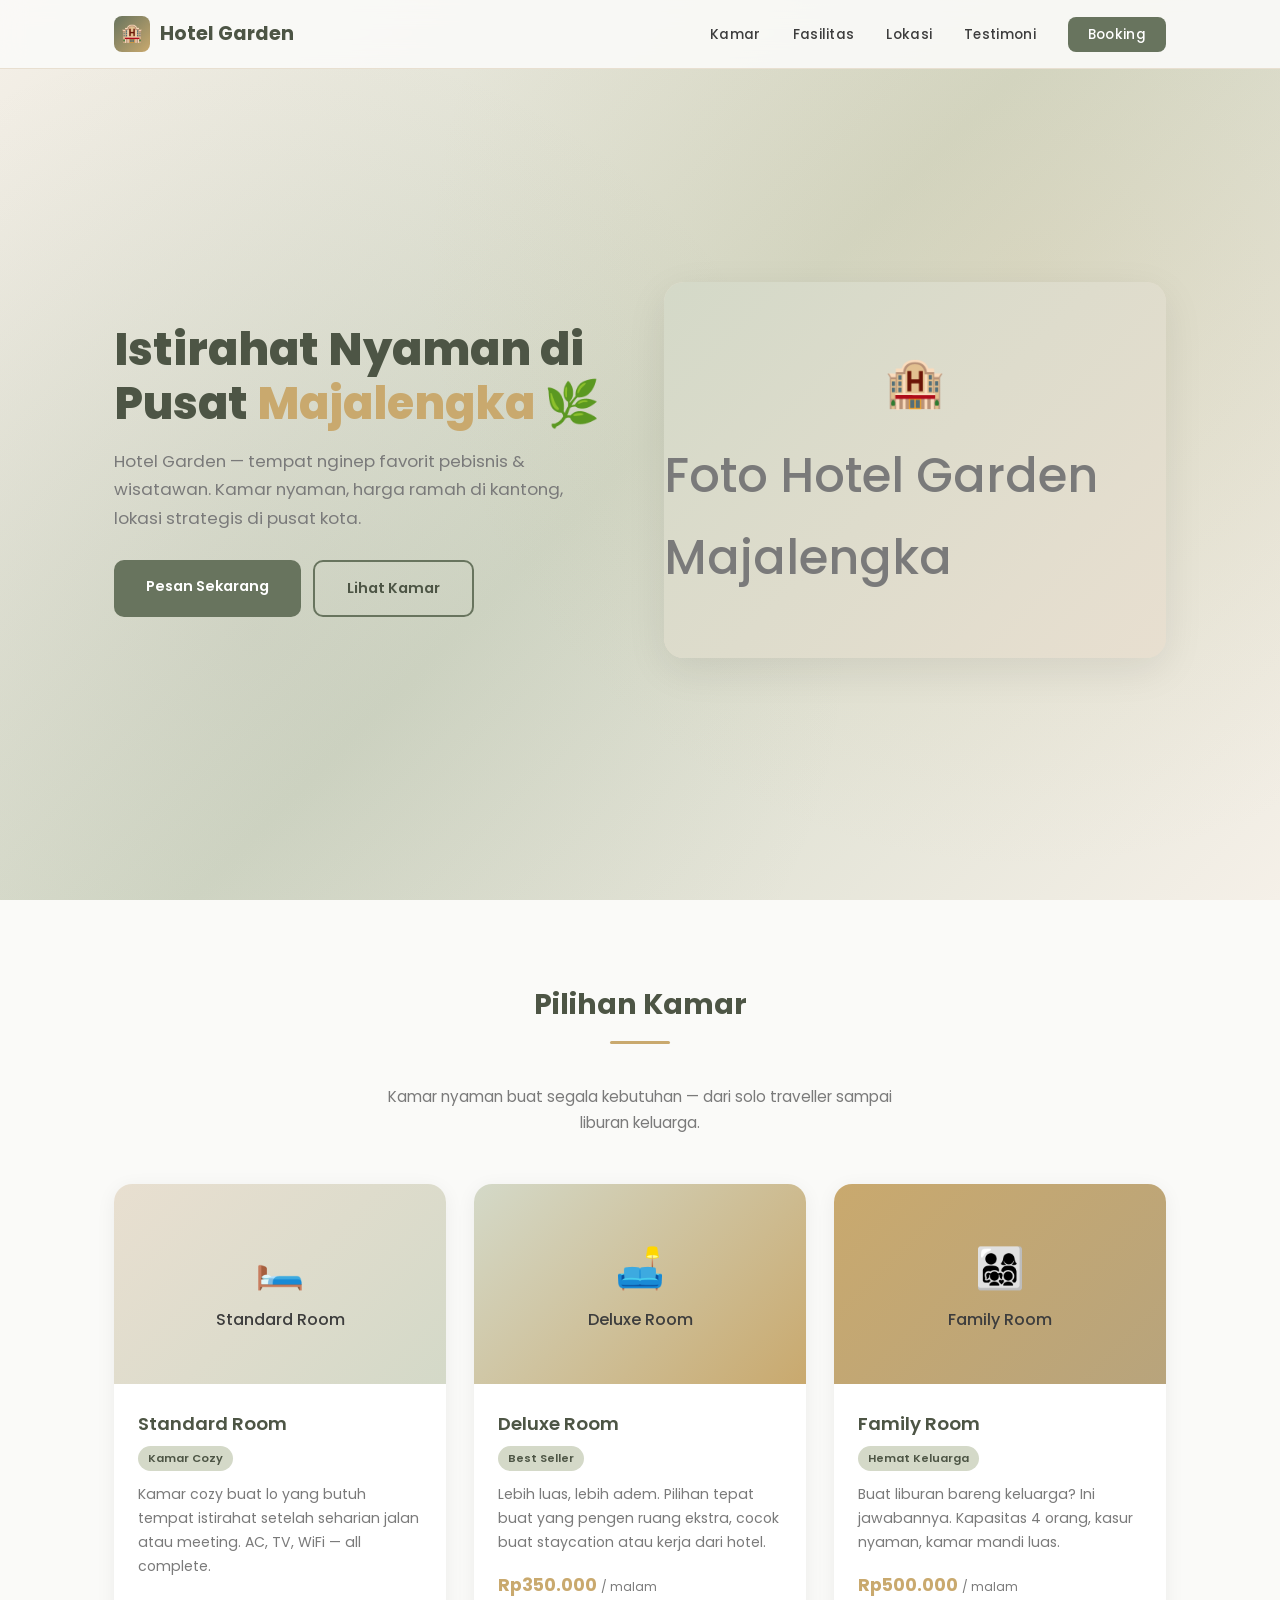
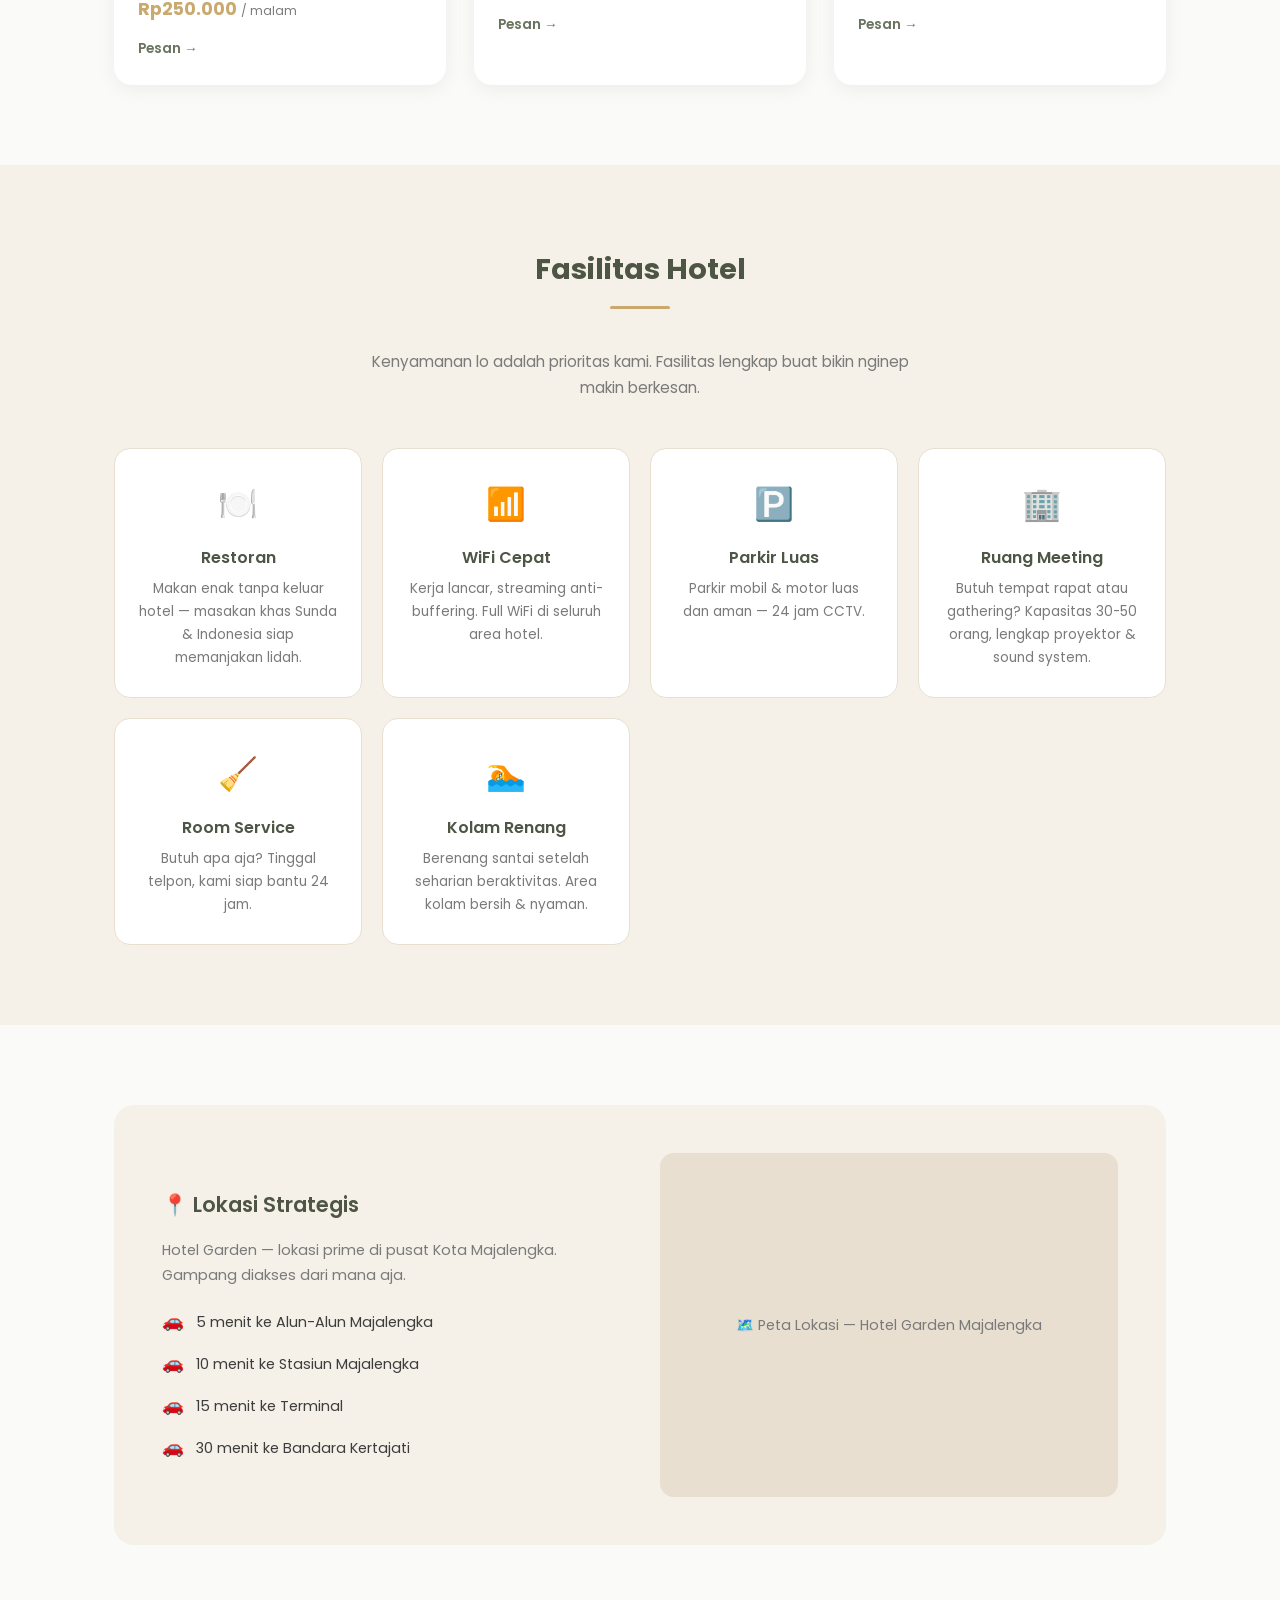
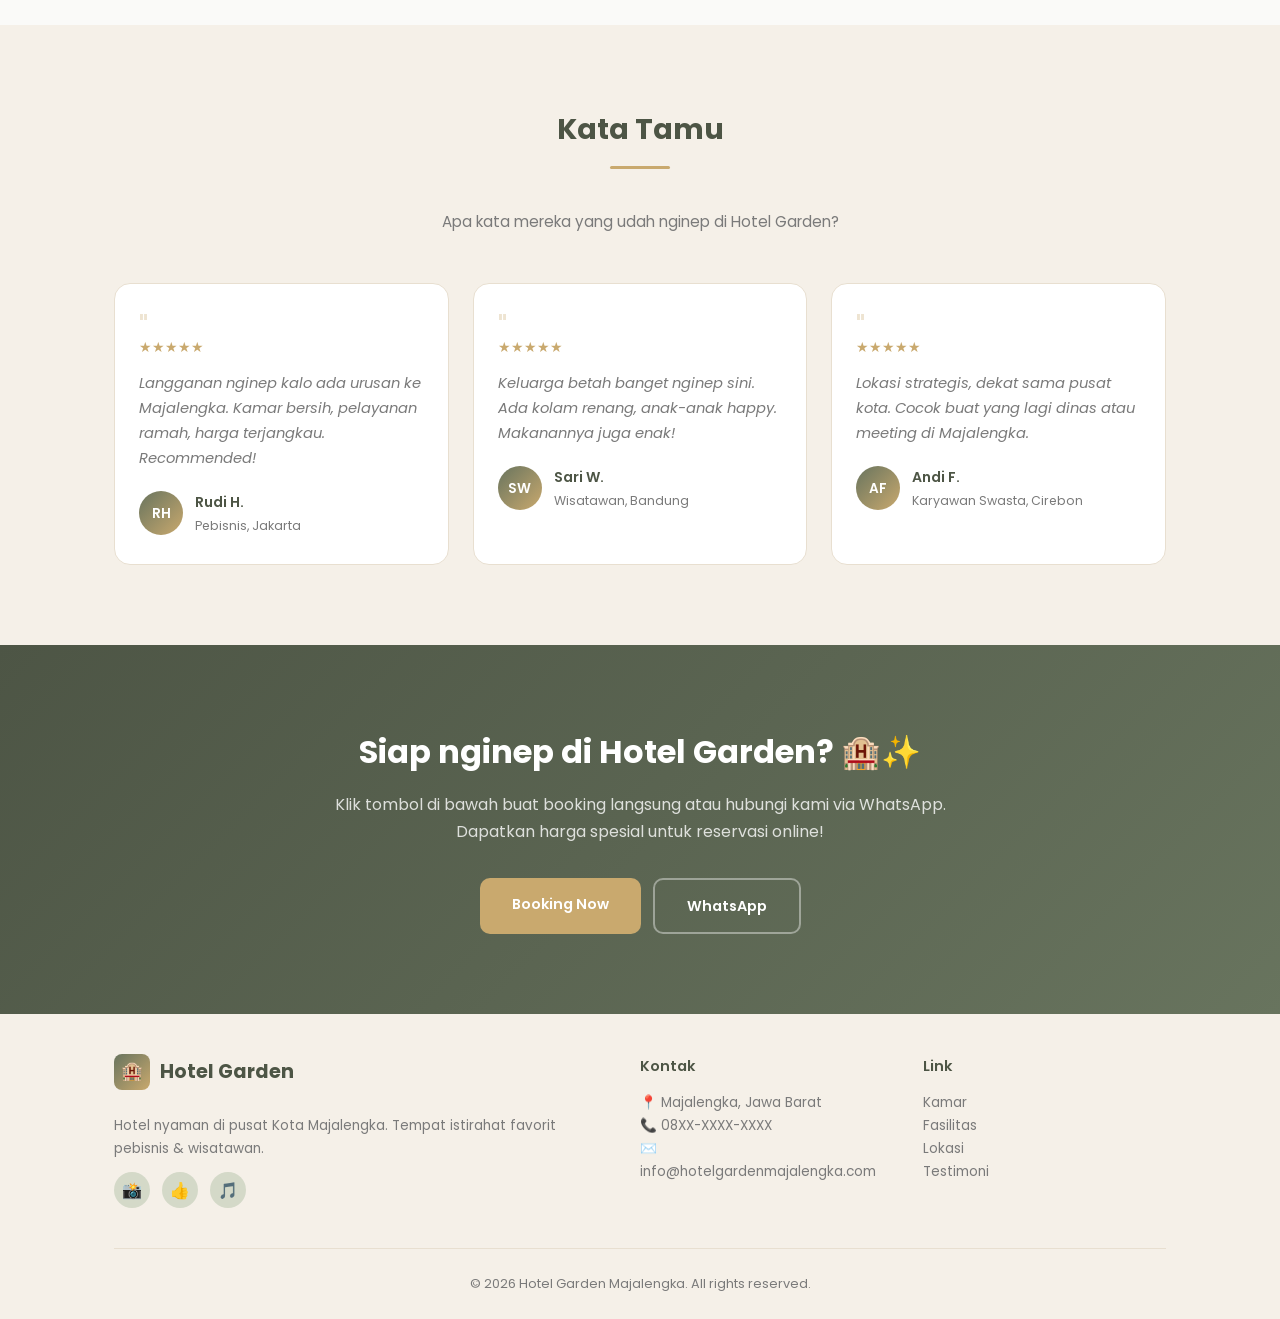
==== hotel-garden-majalengka.html @ 4244d649 "Add Hotel Garden Majalengka landing page" ====
<!DOCTYPE html>
<html lang="id">
<head>
  <meta charset="UTF-8" />
  <meta name="viewport" content="width=device-width, initial-scale=1.0" />
  <title>Hotel Garden Majalengka — Istirahat Nyaman di Pusat Kota</title>
  <link href="https://fonts.googleapis.com/css2?family=Poppins:wght@300;400;500;600;700;800&display=swap" rel="stylesheet" />
  <style>
    /* ========== RESET ========== */
    * { margin: 0; padding: 0; box-sizing: border-box; }
    html { scroll-behavior: smooth; }
    body {
      font-family: 'Poppins', sans-serif;
      background: #fafaf8;
      color: #3d3d3d;
      line-height: 1.7;
    }
    a { text-decoration: none; color: inherit; }
    ul { list-style: none; }
    img { max-width: 100%; display: block; }
    .container { max-width: 1100px; margin: 0 auto; padding: 0 24px; }

    /* ========== COLOR TOKENS ========== */
    :root {
      --green: #68745e;
      --green-dark: #4d5545;
      --green-light: #d4d9c8;
      --cream: #f5f0e8;
      --cream-dark: #e8dfd0;
      --gold: #c9a96e;
      --gold-light: #e8d5b0;
      --brown: #8b7355;
      --text: #3d3d3d;
      --text-light: #7a7a7a;
      --white: #ffffff;
      --bg: #fafaf8;
      --card: #ffffff;
      --shadow: 0 4px 20px rgba(0,0,0,0.06);
      --shadow-hover: 0 8px 32px rgba(0,0,0,0.1);
    }

    /* ========== NAV ========== */
    nav {
      position: fixed; top: 0; left: 0; right: 0; z-index: 1000;
      background: rgba(250,250,248,0.92);
      backdrop-filter: blur(12px);
      -webkit-backdrop-filter: blur(12px);
      border-bottom: 1px solid var(--cream-dark);
      transition: all 0.3s;
    }
    nav .container {
      display: flex; align-items: center; justify-content: space-between;
      height: 68px;
    }
    .logo {
      display: flex; align-items: center; gap: 10px;
      font-weight: 700; font-size: 1.2rem; color: var(--green-dark);
    }
    .logo-icon {
      width: 36px; height: 36px;
      background: linear-gradient(135deg, var(--green), var(--gold));
      border-radius: 8px;
      display: flex; align-items: center; justify-content: center;
      color: #fff; font-size: 1.1rem;
    }
    .nav-links { display: flex; gap: 32px; align-items: center; }
    .nav-links a {
      font-size: 0.85rem; font-weight: 500; color: var(--text);
      transition: color 0.2s; letter-spacing: 0.3px;
    }
    .nav-links a:hover { color: var(--gold); }
    .nav-cta {
      background: var(--green); color: #fff !important;
      padding: 8px 20px; border-radius: 8px; font-weight: 600;
      transition: background 0.2s !important;
    }
    .nav-cta:hover { background: var(--green-dark) !important; color: #fff !important; }
    .menu-btn { display: none; background: none; border: none; font-size: 1.8rem; cursor: pointer; color: var(--text); }

    /* ========== HERO ========== */
    .hero {
      min-height: 100vh;
      display: flex; align-items: center;
      background: linear-gradient(135deg, var(--cream) 0%, var(--green-light) 50%, var(--cream) 100%);
      position: relative; overflow: hidden;
      padding: 100px 0 60px;
    }
    .hero::before {
      content: '';
      position: absolute; inset: 0;
      background: radial-gradient(circle at 80% 30%, rgba(201,169,110,0.15) 0%, transparent 50%),
                  radial-gradient(circle at 20% 70%, rgba(104,116,94,0.1) 0%, transparent 50%);
      pointer-events: none;
    }
    .hero .container {
      display: grid;
      grid-template-columns: 1fr 1fr;
      gap: 48px;
      align-items: center;
      position: relative;
    }
    .hero-content h1 {
      font-size: 2.8rem;
      font-weight: 800;
      color: var(--green-dark);
      line-height: 1.2;
      margin-bottom: 16px;
    }
    .hero-content h1 span { color: var(--gold); }
    .hero-content p {
      font-size: 1.05rem;
      color: var(--text-light);
      margin-bottom: 28px;
      max-width: 500px;
    }
    .hero-btns {
      display: flex; gap: 12px; flex-wrap: wrap;
    }
    .btn-primary {
      display: inline-block; background: var(--green);
      color: #fff; padding: 14px 32px; border-radius: 10px;
      font-weight: 600; font-size: 0.9rem;
      transition: all 0.3s; border: none; cursor: pointer;
    }
    .btn-primary:hover { background: var(--green-dark); transform: translateY(-2px); box-shadow: 0 6px 20px rgba(104,116,94,0.3); }
    .btn-secondary {
      display: inline-block; background: transparent;
      color: var(--green-dark); padding: 14px 32px; border-radius: 10px;
      font-weight: 600; font-size: 0.9rem;
      border: 2px solid var(--green); cursor: pointer;
      transition: all 0.3s;
    }
    .btn-secondary:hover { background: var(--green); color: #fff; transform: translateY(-2px); }
    .hero-image {
      background: var(--cream-dark);
      border-radius: 20px;
      aspect-ratio: 4/3;
      display: flex; align-items: center; justify-content: center;
      color: var(--text-light); font-size: 1rem;
      overflow: hidden; position: relative;
      box-shadow: 0 12px 40px rgba(0,0,0,0.08);
    }
    .hero-image .placeholder {
      background: linear-gradient(135deg, var(--green-light), var(--cream-dark));
      width: 100%; height: 100%;
      display: flex; flex-direction: column;
      align-items: center; justify-content: center;
      gap: 12px; font-weight: 500;
    }
    .hero-image .placeholder span { font-size: 3rem; }

    /* ========== SECTIONS ========== */
    section { padding: 80px 0; }
    .section-title {
      text-align: center;
      font-size: 1.8rem;
      font-weight: 700;
      color: var(--green-dark);
      margin-bottom: 12px;
    }
    .section-sub {
      text-align: center;
      color: var(--text-light);
      font-size: 0.95rem;
      margin-bottom: 48px;
      max-width: 550px;
      margin-left: auto; margin-right: auto;
    }
    .section-divider {
      width: 60px; height: 3px;
      background: var(--gold);
      margin: 0 auto 40px;
      border-radius: 4px;
    }

    /* ========== ROOMS ========== */
    .rooms-grid {
      display: grid;
      grid-template-columns: repeat(auto-fit, minmax(300px, 1fr));
      gap: 28px;
    }
    .room-card {
      background: var(--card);
      border-radius: 18px;
      overflow: hidden;
      box-shadow: var(--shadow);
      transition: all 0.3s;
    }
    .room-card:hover {
      transform: translateY(-6px);
      box-shadow: var(--shadow-hover);
    }
    .room-img {
      height: 200px;
      display: flex; align-items: center; justify-content: center;
      font-size: 1rem; font-weight: 500;
    }
    .room-img.std { background: linear-gradient(135deg, #e8dfd0, #d4d9c8); }
    .room-img.dlx { background: linear-gradient(135deg, #d4d9c8, #c9a96e); }
    .room-img.fam { background: linear-gradient(135deg, #c9a96e, #b8a47c); }
    .room-img .placeholder-icon { font-size: 2.5rem; margin-bottom: 4px; }
    .room-body { padding: 24px; }
    .room-body h3 { font-size: 1.15rem; font-weight: 600; color: var(--green-dark); margin-bottom: 4px; }
    .room-body .badge {
      display: inline-block;
      background: var(--green-light);
      color: var(--green-dark);
      font-size: 0.7rem; font-weight: 600;
      padding: 3px 10px; border-radius: 20px;
      margin-bottom: 12px;
    }
    .room-body p { font-size: 0.88rem; color: var(--text-light); margin-bottom: 16px; }
    .room-body .price {
      font-size: 1.1rem; font-weight: 700; color: var(--gold);
    }
    .room-body .price small { font-size: 0.75rem; font-weight: 400; color: var(--text-light); }
    .room-body .room-btn {
      display: inline-block; margin-top: 12px;
      color: var(--green); font-weight: 600; font-size: 0.85rem;
      transition: color 0.2s;
    }
    .room-body .room-btn:hover { color: var(--gold); }

    /* ========== FACILITIES ========== */
    .facilities-grid {
      display: grid;
      grid-template-columns: repeat(auto-fit, minmax(240px, 1fr));
      gap: 20px;
    }
    .facility-card {
      background: var(--card);
      border: 1px solid var(--cream-dark);
      border-radius: 16px;
      padding: 28px 24px;
      text-align: center;
      transition: all 0.3s;
    }
    .facility-card:hover {
      border-color: var(--gold);
      box-shadow: var(--shadow);
    }
    .facility-card .icon { font-size: 2rem; margin-bottom: 12px; }
    .facility-card h4 { font-size: 1rem; font-weight: 600; color: var(--green-dark); margin-bottom: 6px; }
    .facility-card p { font-size: 0.85rem; color: var(--text-light); }

    /* ========== LOCATION ========== */
    .location-wrap {
      background: var(--cream);
      border-radius: 20px;
      padding: 48px;
      display: grid;
      grid-template-columns: 1fr 1fr;
      gap: 40px;
      align-items: center;
    }
    .location-info h3 { font-size: 1.3rem; font-weight: 600; color: var(--green-dark); margin-bottom: 16px; }
    .location-info p { color: var(--text-light); font-size: 0.9rem; margin-bottom: 20px; }
    .location-list { display: flex; flex-direction: column; gap: 12px; }
    .location-item {
      display: flex; align-items: center; gap: 12px;
      font-size: 0.9rem; color: var(--text);
    }
    .location-item .emoji { font-size: 1.1rem; }
    .location-map {
      background: var(--cream-dark);
      border-radius: 14px;
      aspect-ratio: 4/3;
      display: flex; align-items: center; justify-content: center;
      color: var(--text-light);
      font-size: 0.9rem;
    }

    /* ========== TESTIMONIALS ========== */
    .testimonials-grid {
      display: grid;
      grid-template-columns: repeat(auto-fit, minmax(300px, 1fr));
      gap: 24px;
    }
    .testi-card {
      background: var(--card);
      border: 1px solid var(--cream-dark);
      border-radius: 16px;
      padding: 28px 24px;
      position: relative;
    }
    .testi-card .quote-icon {
      font-size: 2rem; color: var(--gold); opacity: 0.3;
      line-height: 1; margin-bottom: -8px;
    }
    .testi-card p {
      font-size: 0.92rem; color: var(--text-light); font-style: italic;
      margin: 12px 0 20px; line-height: 1.7;
    }
    .testi-card .author {
      display: flex; align-items: center; gap: 12px;
    }
    .testi-card .avatar {
      width: 44px; height: 44px; border-radius: 50%;
      background: linear-gradient(135deg, var(--green), var(--gold));
      display: flex; align-items: center; justify-content: center;
      color: #fff; font-weight: 600; font-size: 0.85rem;
      flex-shrink: 0;
    }
    .testi-card .name { font-weight: 600; font-size: 0.88rem; color: var(--green-dark); }
    .testi-card .role { font-size: 0.78rem; color: var(--text-light); }
    .stars { color: var(--gold); font-size: 0.85rem; margin-bottom: 8px; }

    /* ========== CTA ========== */
    .cta-section {
      background: linear-gradient(135deg, var(--green-dark), var(--green));
      padding: 80px 0;
      text-align: center;
    }
    .cta-section h2 {
      font-size: 2rem; font-weight: 700; color: #fff; margin-bottom: 12px;
    }
    .cta-section p {
      color: rgba(255,255,255,0.8); font-size: 1rem; margin-bottom: 32px;
    }
    .cta-btns { display: flex; gap: 12px; justify-content: center; flex-wrap: wrap; }
    .cta-section .btn-primary {
      background: var(--gold); color: #fff;
    }
    .cta-section .btn-primary:hover { background: #b89450; }
    .cta-section .btn-secondary {
      border-color: rgba(255,255,255,0.4); color: #fff;
    }
    .cta-section .btn-secondary:hover { background: rgba(255,255,255,0.1); }

    /* ========== FOOTER ========== */
    footer {
      background: var(--cream);
      padding: 40px 0 24px;
      color: var(--text-light);
      font-size: 0.85rem;
    }
    footer .container {
      display: grid;
      grid-template-columns: 2fr 1fr 1fr;
      gap: 40px;
    }
    footer h4 { font-weight: 600; color: var(--green-dark); margin-bottom: 12px; font-size: 0.9rem; }
    footer p, footer a { font-size: 0.85rem; color: var(--text-light); }
    footer a:hover { color: var(--gold); }
    footer .footer-bottom {
      grid-column: 1 / -1;
      text-align: center;
      padding-top: 24px;
      border-top: 1px solid var(--cream-dark);
      font-size: 0.8rem;
    }
    .footer-social { display: flex; gap: 12px; margin-top: 12px; }
    .footer-social a {
      width: 36px; height: 36px;
      border-radius: 50%;
      background: var(--green-light);
      display: flex; align-items: center; justify-content: center;
      font-size: 1rem;
      transition: background 0.2s;
    }
    .footer-social a:hover { background: var(--gold); color: #fff; }

    /* ========== RESPONSIVE ========== */
    @media (max-width: 900px) {
      .hero .container { grid-template-columns: 1fr; text-align: center; }
      .hero-content p { margin: 0 auto 28px; }
      .hero-btns { justify-content: center; }
      .hero-image { display: none; }
      .hero { min-height: auto; padding: 100px 0 60px; }
      .location-wrap { grid-template-columns: 1fr; }
      footer .container { grid-template-columns: 1fr 1fr; }
    }
    @media (max-width: 768px) {
      .nav-links {
        display: none;
        position: absolute; top: 68px; left: 0; right: 0;
        background: rgba(250,250,248,0.98);
        flex-direction: column; padding: 20px 24px; gap: 16px;
        border-bottom: 1px solid var(--cream-dark);
      }
      .nav-links.open { display: flex; }
      .menu-btn { display: block; }
      .nav-cta { width: fit-content; }
      .section-title { font-size: 1.5rem; }
      .hero-content h1 { font-size: 2rem; }
      .rooms-grid { grid-template-columns: 1fr; }
      .testimonials-grid { grid-template-columns: 1fr; }
      footer .container { grid-template-columns: 1fr; text-align: center; }
      .footer-social { justify-content: center; }
      .cta-section h2 { font-size: 1.5rem; }
    }
  </style>
</head>
<body>

  <!-- ====== NAVBAR ====== -->
  <nav>
    <div class="container">
      <a href="#" class="logo">
        <span class="logo-icon">🏨</span>
        Hotel Garden
      </a>
      <ul class="nav-links" id="navLinks">
        <li><a href="#kamar">Kamar</a></li>
        <li><a href="#fasilitas">Fasilitas</a></li>
        <li><a href="#lokasi">Lokasi</a></li>
        <li><a href="#testimoni">Testimoni</a></li>
        <li><a href="#booking" class="nav-cta">Booking</a></li>
      </ul>
      <button class="menu-btn" onclick="toggleMenu()">☰</button>
    </div>
  </nav>

  <!-- ====== HERO ====== -->
  <section class="hero" id="home">
    <div class="container">
      <div class="hero-content">
        <h1>Istirahat Nyaman di <br/>Pusat <span>Majalengka</span> 🌿</h1>
        <p>
          Hotel Garden — tempat nginep favorit pebisnis & wisatawan.
          Kamar nyaman, harga ramah di kantong, lokasi strategis di pusat kota.
        </p>
        <div class="hero-btns">
          <a href="#booking" class="btn-primary">Pesan Sekarang</a>
          <a href="#kamar" class="btn-secondary">Lihat Kamar</a>
        </div>
      </div>
      <div class="hero-image">
        <div class="placeholder">
          <span>🏨</span>
          <span>Foto Hotel Garden Majalengka</span>
        </div>
      </div>
    </div>
  </section>

  <!-- ====== KAMAR ====== -->
  <section id="kamar">
    <div class="container">
      <h2 class="section-title">Pilihan Kamar</h2>
      <div class="section-divider"></div>
      <p class="section-sub">Kamar nyaman buat segala kebutuhan — dari solo traveller sampai liburan keluarga.</p>
      <div class="rooms-grid">

        <div class="room-card">
          <div class="room-img std">
            <div style="text-align:center;">
              <div class="placeholder-icon">🛏️</div>
              Standard Room
            </div>
          </div>
          <div class="room-body">
            <h3>Standard Room</h3>
            <span class="badge">Kamar Cozy</span>
            <p>Kamar cozy buat lo yang butuh tempat istirahat setelah seharian jalan atau meeting. AC, TV, WiFi — all complete.</p>
            <div class="price">Rp250.000 <small>/ malam</small></div>
            <a href="#booking" class="room-btn">Pesan →</a>
          </div>
        </div>

        <div class="room-card">
          <div class="room-img dlx">
            <div style="text-align:center;">
              <div class="placeholder-icon">🛋️</div>
              Deluxe Room
            </div>
          </div>
          <div class="room-body">
            <h3>Deluxe Room</h3>
            <span class="badge">Best Seller</span>
            <p>Lebih luas, lebih adem. Pilihan tepat buat yang pengen ruang ekstra, cocok buat staycation atau kerja dari hotel.</p>
            <div class="price">Rp350.000 <small>/ malam</small></div>
            <a href="#booking" class="room-btn">Pesan →</a>
          </div>
        </div>

        <div class="room-card">
          <div class="room-img fam">
            <div style="text-align:center;">
              <div class="placeholder-icon">👨‍👩‍👧‍👦</div>
              Family Room
            </div>
          </div>
          <div class="room-body">
            <h3>Family Room</h3>
            <span class="badge">Hemat Keluarga</span>
            <p>Buat liburan bareng keluarga? Ini jawabannya. Kapasitas 4 orang, kasur nyaman, kamar mandi luas.</p>
            <div class="price">Rp500.000 <small>/ malam</small></div>
            <a href="#booking" class="room-btn">Pesan →</a>
          </div>
        </div>

      </div>
    </div>
  </section>

  <!-- ====== FASILITAS ====== -->
  <section id="fasilitas" style="background: var(--cream);">
    <div class="container">
      <h2 class="section-title">Fasilitas Hotel</h2>
      <div class="section-divider"></div>
      <p class="section-sub">Kenyamanan lo adalah prioritas kami. Fasilitas lengkap buat bikin nginep makin berkesan.</p>
      <div class="facilities-grid">

        <div class="facility-card">
          <div class="icon">🍽️</div>
          <h4>Restoran</h4>
          <p>Makan enak tanpa keluar hotel — masakan khas Sunda & Indonesia siap memanjakan lidah.</p>
        </div>
        <div class="facility-card">
          <div class="icon">📶</div>
          <h4>WiFi Cepat</h4>
          <p>Kerja lancar, streaming anti-buffering. Full WiFi di seluruh area hotel.</p>
        </div>
        <div class="facility-card">
          <div class="icon">🅿️</div>
          <h4>Parkir Luas</h4>
          <p>Parkir mobil & motor luas dan aman — 24 jam CCTV.</p>
        </div>
        <div class="facility-card">
          <div class="icon">🏢</div>
          <h4>Ruang Meeting</h4>
          <p>Butuh tempat rapat atau gathering? Kapasitas 30-50 orang, lengkap proyektor & sound system.</p>
        </div>
        <div class="facility-card">
          <div class="icon">🧹</div>
          <h4>Room Service</h4>
          <p>Butuh apa aja? Tinggal telpon, kami siap bantu 24 jam.</p>
        </div>
        <div class="facility-card">
          <div class="icon">🏊</div>
          <h4>Kolam Renang</h4>
          <p>Berenang santai setelah seharian beraktivitas. Area kolam bersih & nyaman.</p>
        </div>

      </div>
    </div>
  </section>

  <!-- ====== LOKASI ====== -->
  <section id="lokasi">
    <div class="container">
      <div class="location-wrap">
        <div class="location-info">
          <h3>📍 Lokasi Strategis</h3>
          <p>Hotel Garden — lokasi prime di pusat Kota Majalengka. Gampang diakses dari mana aja.</p>
          <div class="location-list">
            <div class="location-item">
              <span class="emoji">🚗</span>
              5 menit ke Alun-Alun Majalengka
            </div>
            <div class="location-item">
              <span class="emoji">🚗</span>
              10 menit ke Stasiun Majalengka
            </div>
            <div class="location-item">
              <span class="emoji">🚗</span>
              15 menit ke Terminal
            </div>
            <div class="location-item">
              <span class="emoji">🚗</span>
              30 menit ke Bandara Kertajati
            </div>
          </div>
        </div>
        <div class="location-map">
          🗺️ Peta Lokasi — Hotel Garden Majalengka
        </div>
      </div>
    </div>
  </section>

  <!-- ====== TESTIMONI ====== -->
  <section id="testimoni" style="background: var(--cream);">
    <div class="container">
      <h2 class="section-title">Kata Tamu</h2>
      <div class="section-divider"></div>
      <p class="section-sub">Apa kata mereka yang udah nginep di Hotel Garden?</p>
      <div class="testimonials-grid">

        <div class="testi-card">
          <div class="quote-icon">"</div>
          <div class="stars">★★★★★</div>
          <p>Langganan nginep kalo ada urusan ke Majalengka. Kamar bersih, pelayanan ramah, harga terjangkau. Recommended!</p>
          <div class="author">
            <div class="avatar">RH</div>
            <div>
              <div class="name">Rudi H.</div>
              <div class="role">Pebisnis, Jakarta</div>
            </div>
          </div>
        </div>

        <div class="testi-card">
          <div class="quote-icon">"</div>
          <div class="stars">★★★★★</div>
          <p>Keluarga betah banget nginep sini. Ada kolam renang, anak-anak happy. Makanannya juga enak!</p>
          <div class="author">
            <div class="avatar">SW</div>
            <div>
              <div class="name">Sari W.</div>
              <div class="role">Wisatawan, Bandung</div>
            </div>
          </div>
        </div>

        <div class="testi-card">
          <div class="quote-icon">"</div>
          <div class="stars">★★★★★</div>
          <p>Lokasi strategis, dekat sama pusat kota. Cocok buat yang lagi dinas atau meeting di Majalengka.</p>
          <div class="author">
            <div class="avatar">AF</div>
            <div>
              <div class="name">Andi F.</div>
              <div class="role">Karyawan Swasta, Cirebon</div>
            </div>
          </div>
        </div>

      </div>
    </div>
  </section>

  <!-- ====== CTA BOOKING ====== -->
  <section class="cta-section" id="booking">
    <div class="container">
      <h2>Siap nginep di Hotel Garden? 🏨✨</h2>
      <p>Klik tombol di bawah buat booking langsung atau hubungi kami via WhatsApp.<br/>Dapatkan harga spesial untuk reservasi online!</p>
      <div class="cta-btns">
        <a href="#" class="btn-primary">Booking Now</a>
        <a href="#" class="btn-secondary">WhatsApp</a>
      </div>
    </div>
  </section>

  <!-- ====== FOOTER ====== -->
  <footer>
    <div class="container">
      <div>
        <a href="#" class="logo" style="margin-bottom:12px;display:inline-flex;">
          <span class="logo-icon">🏨</span>
          Hotel Garden
        </a>
        <p style="margin-top:12px;">Hotel nyaman di pusat Kota Majalengka. Tempat istirahat favorit pebisnis & wisatawan.</p>
        <div class="footer-social">
          <a href="#" aria-label="Instagram">📸</a>
          <a href="#" aria-label="Facebook">👍</a>
          <a href="#" aria-label="TikTok">🎵</a>
        </div>
      </div>
      <div>
        <h4>Kontak</h4>
        <p>📍 Majalengka, Jawa Barat</p>
        <p>📞 08XX-XXXX-XXXX</p>
        <p>✉️ info@hotelgardenmajalengka.com</p>
      </div>
      <div>
        <h4>Link</h4>
        <p><a href="#kamar">Kamar</a></p>
        <p><a href="#fasilitas">Fasilitas</a></p>
        <p><a href="#lokasi">Lokasi</a></p>
        <p><a href="#testimoni">Testimoni</a></p>
      </div>
      <div class="footer-bottom">
        &copy; 2026 Hotel Garden Majalengka. All rights reserved.
      </div>
    </div>
  </footer>

  <script>
    function toggleMenu() {
      document.getElementById('navLinks').classList.toggle('open');
    }
    // Close menu on link click
    document.querySelectorAll('.nav-links a').forEach(link => {
      link.addEventListener('click', () => {
        document.getElementById('navLinks').classList.remove('open');
      });
    });
  </script>

</body>
</html>
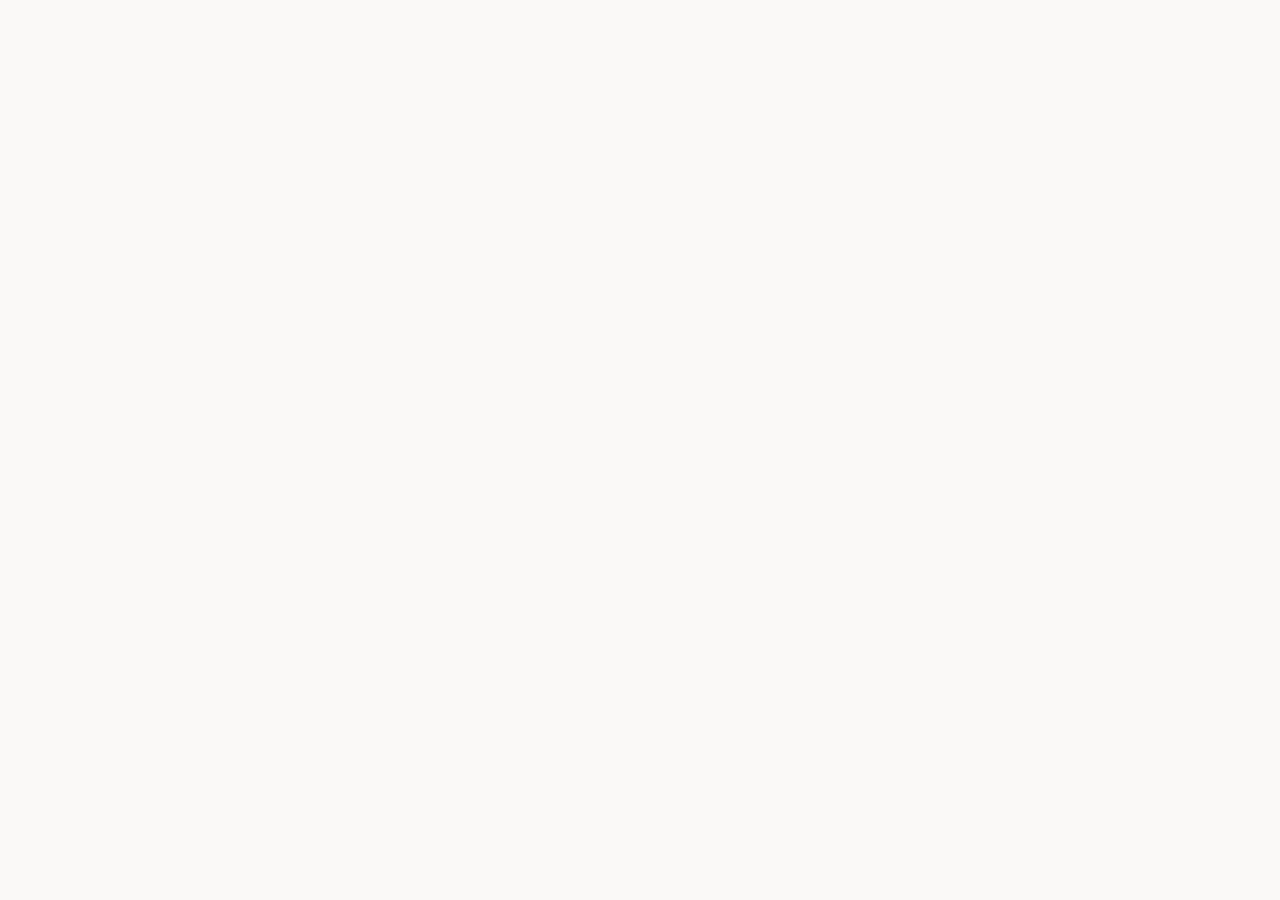
==== commit 6810b6b9: "Redesign: Hotel Garden Majalengka - premium look & feel" ====
--- a/hotel-garden-majalengka.html
+++ b/hotel-garden-majalengka.html
@@ -1,683 +1,126 @@
 <!DOCTYPE html>
 <html lang="id">
 <head>
-  <meta charset="UTF-8" />
-  <meta name="viewport" content="width=device-width, initial-scale=1.0" />
+  <meta charset="UTF-8">
+  <meta name="viewport" content="width=device-width, initial-scale=1.0">
   <title>Hotel Garden Majalengka — Istirahat Nyaman di Pusat Kota</title>
-  <link href="https://fonts.googleapis.com/css2?family=Poppins:wght@300;400;500;600;700;800&display=swap" rel="stylesheet" />
+  <link href="https://fonts.googleapis.com/css2?family=Playfair+Display:wght@500;600;700&family=Inter:wght@300;400;500;600;700&display=swap" rel="stylesheet">
   <style>
-    /* ========== RESET ========== */
-    * { margin: 0; padding: 0; box-sizing: border-box; }
-    html { scroll-behavior: smooth; }
-    body {
-      font-family: 'Poppins', sans-serif;
-      background: #fafaf8;
-      color: #3d3d3d;
-      line-height: 1.7;
+    *{margin:0;padding:0;box-sizing:border-box}
+    html{scroll-behavior:smooth}
+    body{font-family:'Inter',sans-serif;background:#faf9f7;color:#2d2d2d;line-height:1.7;overflow-x:hidden}
+    a{text-decoration:none;color:inherit}
+    ul{list-style:none}
+    .container{max-width:1200px;margin:0 auto;padding:0 24px}
+    :root{
+      --primary:#3d5a3e;--primary-dark:#2c4a2d;--primary-light:#e8ede8;
+      --accent:#b8965a;--accent-light:#f0e6d2;
+      --cream:#f5f1eb;--cream-dark:#e8e2d8;
+      --text:#2d2d2d;--text-light:#6b6b6b;--text-muted:#999;
+      --white:#fff;--bg:#faf9f7;--card:#fff;
+      --shadow-sm:0 2px 8px rgba(0,0,0,.04);
+      --shadow:0 4px 24px rgba(0,0,0,.06);
+      --shadow-lg:0 12px 48px rgba(0,0,0,.1);
+      --radius:16px;--radius-lg:24px
     }
-    a { text-decoration: none; color: inherit; }
-    ul { list-style: none; }
-    img { max-width: 100%; display: block; }
-    .container { max-width: 1100px; margin: 0 auto; padding: 0 24px; }
-
-    /* ========== COLOR TOKENS ========== */
-    :root {
-      --green: #68745e;
-      --green-dark: #4d5545;
-      --green-light: #d4d9c8;
-      --cream: #f5f0e8;
-      --cream-dark: #e8dfd0;
-      --gold: #c9a96e;
-      --gold-light: #e8d5b0;
-      --brown: #8b7355;
-      --text: #3d3d3d;
-      --text-light: #7a7a7a;
-      --white: #ffffff;
-      --bg: #fafaf8;
-      --card: #ffffff;
-      --shadow: 0 4px 20px rgba(0,0,0,0.06);
-      --shadow-hover: 0 8px 32px rgba(0,0,0,0.1);
-    }
-
-    /* ========== NAV ========== */
-    nav {
-      position: fixed; top: 0; left: 0; right: 0; z-index: 1000;
-      background: rgba(250,250,248,0.92);
-      backdrop-filter: blur(12px);
-      -webkit-backdrop-filter: blur(12px);
-      border-bottom: 1px solid var(--cream-dark);
-      transition: all 0.3s;
-    }
-    nav .container {
-      display: flex; align-items: center; justify-content: space-between;
-      height: 68px;
-    }
-    .logo {
-      display: flex; align-items: center; gap: 10px;
-      font-weight: 700; font-size: 1.2rem; color: var(--green-dark);
-    }
-    .logo-icon {
-      width: 36px; height: 36px;
-      background: linear-gradient(135deg, var(--green), var(--gold));
-      border-radius: 8px;
-      display: flex; align-items: center; justify-content: center;
-      color: #fff; font-size: 1.1rem;
-    }
-    .nav-links { display: flex; gap: 32px; align-items: center; }
-    .nav-links a {
-      font-size: 0.85rem; font-weight: 500; color: var(--text);
-      transition: color 0.2s; letter-spacing: 0.3px;
-    }
-    .nav-links a:hover { color: var(--gold); }
-    .nav-cta {
-      background: var(--green); color: #fff !important;
-      padding: 8px 20px; border-radius: 8px; font-weight: 600;
-      transition: background 0.2s !important;
-    }
-    .nav-cta:hover { background: var(--green-dark) !important; color: #fff !important; }
-    .menu-btn { display: none; background: none; border: none; font-size: 1.8rem; cursor: pointer; color: var(--text); }
-
-    /* ========== HERO ========== */
-    .hero {
-      min-height: 100vh;
-      display: flex; align-items: center;
-      background: linear-gradient(135deg, var(--cream) 0%, var(--green-light) 50%, var(--cream) 100%);
-      position: relative; overflow: hidden;
-      padding: 100px 0 60px;
-    }
-    .hero::before {
-      content: '';
-      position: absolute; inset: 0;
-      background: radial-gradient(circle at 80% 30%, rgba(201,169,110,0.15) 0%, transparent 50%),
-                  radial-gradient(circle at 20% 70%, rgba(104,116,94,0.1) 0%, transparent 50%);
-      pointer-events: none;
-    }
-    .hero .container {
-      display: grid;
-      grid-template-columns: 1fr 1fr;
-      gap: 48px;
-      align-items: center;
-      position: relative;
-    }
-    .hero-content h1 {
-      font-size: 2.8rem;
-      font-weight: 800;
-      color: var(--green-dark);
-      line-height: 1.2;
-      margin-bottom: 16px;
-    }
-    .hero-content h1 span { color: var(--gold); }
-    .hero-content p {
-      font-size: 1.05rem;
-      color: var(--text-light);
-      margin-bottom: 28px;
-      max-width: 500px;
-    }
-    .hero-btns {
-      display: flex; gap: 12px; flex-wrap: wrap;
-    }
-    .btn-primary {
-      display: inline-block; background: var(--green);
-      color: #fff; padding: 14px 32px; border-radius: 10px;
-      font-weight: 600; font-size: 0.9rem;
-      transition: all 0.3s; border: none; cursor: pointer;
-    }
-    .btn-primary:hover { background: var(--green-dark); transform: translateY(-2px); box-shadow: 0 6px 20px rgba(104,116,94,0.3); }
-    .btn-secondary {
-      display: inline-block; background: transparent;
-      color: var(--green-dark); padding: 14px 32px; border-radius: 10px;
-      font-weight: 600; font-size: 0.9rem;
-      border: 2px solid var(--green); cursor: pointer;
-      transition: all 0.3s;
-    }
-    .btn-secondary:hover { background: var(--green); color: #fff; transform: translateY(-2px); }
-    .hero-image {
-      background: var(--cream-dark);
-      border-radius: 20px;
-      aspect-ratio: 4/3;
-      display: flex; align-items: center; justify-content: center;
-      color: var(--text-light); font-size: 1rem;
-      overflow: hidden; position: relative;
-      box-shadow: 0 12px 40px rgba(0,0,0,0.08);
-    }
-    .hero-image .placeholder {
-      background: linear-gradient(135deg, var(--green-light), var(--cream-dark));
-      width: 100%; height: 100%;
-      display: flex; flex-direction: column;
-      align-items: center; justify-content: center;
-      gap: 12px; font-weight: 500;
-    }
-    .hero-image .placeholder span { font-size: 3rem; }
-
-    /* ========== SECTIONS ========== */
-    section { padding: 80px 0; }
-    .section-title {
-      text-align: center;
-      font-size: 1.8rem;
-      font-weight: 700;
-      color: var(--green-dark);
-      margin-bottom: 12px;
-    }
-    .section-sub {
-      text-align: center;
-      color: var(--text-light);
-      font-size: 0.95rem;
-      margin-bottom: 48px;
-      max-width: 550px;
-      margin-left: auto; margin-right: auto;
-    }
-    .section-divider {
-      width: 60px; height: 3px;
-      background: var(--gold);
-      margin: 0 auto 40px;
-      border-radius: 4px;
-    }
-
-    /* ========== ROOMS ========== */
-    .rooms-grid {
-      display: grid;
-      grid-template-columns: repeat(auto-fit, minmax(300px, 1fr));
-      gap: 28px;
-    }
-    .room-card {
-      background: var(--card);
-      border-radius: 18px;
-      overflow: hidden;
-      box-shadow: var(--shadow);
-      transition: all 0.3s;
-    }
-    .room-card:hover {
-      transform: translateY(-6px);
-      box-shadow: var(--shadow-hover);
-    }
-    .room-img {
-      height: 200px;
-      display: flex; align-items: center; justify-content: center;
-      font-size: 1rem; font-weight: 500;
-    }
-    .room-img.std { background: linear-gradient(135deg, #e8dfd0, #d4d9c8); }
-    .room-img.dlx { background: linear-gradient(135deg, #d4d9c8, #c9a96e); }
-    .room-img.fam { background: linear-gradient(135deg, #c9a96e, #b8a47c); }
-    .room-img .placeholder-icon { font-size: 2.5rem; margin-bottom: 4px; }
-    .room-body { padding: 24px; }
-    .room-body h3 { font-size: 1.15rem; font-weight: 600; color: var(--green-dark); margin-bottom: 4px; }
-    .room-body .badge {
-      display: inline-block;
-      background: var(--green-light);
-      color: var(--green-dark);
-      font-size: 0.7rem; font-weight: 600;
-      padding: 3px 10px; border-radius: 20px;
-      margin-bottom: 12px;
-    }
-    .room-body p { font-size: 0.88rem; color: var(--text-light); margin-bottom: 16px; }
-    .room-body .price {
-      font-size: 1.1rem; font-weight: 700; color: var(--gold);
-    }
-    .room-body .price small { font-size: 0.75rem; font-weight: 400; color: var(--text-light); }
-    .room-body .room-btn {
-      display: inline-block; margin-top: 12px;
-      color: var(--green); font-weight: 600; font-size: 0.85rem;
-      transition: color 0.2s;
-    }
-    .room-body .room-btn:hover { color: var(--gold); }
-
-    /* ========== FACILITIES ========== */
-    .facilities-grid {
-      display: grid;
-      grid-template-columns: repeat(auto-fit, minmax(240px, 1fr));
-      gap: 20px;
-    }
-    .facility-card {
-      background: var(--card);
-      border: 1px solid var(--cream-dark);
-      border-radius: 16px;
-      padding: 28px 24px;
-      text-align: center;
-      transition: all 0.3s;
-    }
-    .facility-card:hover {
-      border-color: var(--gold);
-      box-shadow: var(--shadow);
-    }
-    .facility-card .icon { font-size: 2rem; margin-bottom: 12px; }
-    .facility-card h4 { font-size: 1rem; font-weight: 600; color: var(--green-dark); margin-bottom: 6px; }
-    .facility-card p { font-size: 0.85rem; color: var(--text-light); }
-
-    /* ========== LOCATION ========== */
-    .location-wrap {
-      background: var(--cream);
-      border-radius: 20px;
-      padding: 48px;
-      display: grid;
-      grid-template-columns: 1fr 1fr;
-      gap: 40px;
-      align-items: center;
-    }
-    .location-info h3 { font-size: 1.3rem; font-weight: 600; color: var(--green-dark); margin-bottom: 16px; }
-    .location-info p { color: var(--text-light); font-size: 0.9rem; margin-bottom: 20px; }
-    .location-list { display: flex; flex-direction: column; gap: 12px; }
-    .location-item {
-      display: flex; align-items: center; gap: 12px;
-      font-size: 0.9rem; color: var(--text);
-    }
-    .location-item .emoji { font-size: 1.1rem; }
-    .location-map {
-      background: var(--cream-dark);
-      border-radius: 14px;
-      aspect-ratio: 4/3;
-      display: flex; align-items: center; justify-content: center;
-      color: var(--text-light);
-      font-size: 0.9rem;
-    }
-
-    /* ========== TESTIMONIALS ========== */
-    .testimonials-grid {
-      display: grid;
-      grid-template-columns: repeat(auto-fit, minmax(300px, 1fr));
-      gap: 24px;
-    }
-    .testi-card {
-      background: var(--card);
-      border: 1px solid var(--cream-dark);
-      border-radius: 16px;
-      padding: 28px 24px;
-      position: relative;
-    }
-    .testi-card .quote-icon {
-      font-size: 2rem; color: var(--gold); opacity: 0.3;
-      line-height: 1; margin-bottom: -8px;
-    }
-    .testi-card p {
-      font-size: 0.92rem; color: var(--text-light); font-style: italic;
-      margin: 12px 0 20px; line-height: 1.7;
-    }
-    .testi-card .author {
-      display: flex; align-items: center; gap: 12px;
-    }
-    .testi-card .avatar {
-      width: 44px; height: 44px; border-radius: 50%;
-      background: linear-gradient(135deg, var(--green), var(--gold));
-      display: flex; align-items: center; justify-content: center;
-      color: #fff; font-weight: 600; font-size: 0.85rem;
-      flex-shrink: 0;
-    }
-    .testi-card .name { font-weight: 600; font-size: 0.88rem; color: var(--green-dark); }
-    .testi-card .role { font-size: 0.78rem; color: var(--text-light); }
-    .stars { color: var(--gold); font-size: 0.85rem; margin-bottom: 8px; }
-
-    /* ========== CTA ========== */
-    .cta-section {
-      background: linear-gradient(135deg, var(--green-dark), var(--green));
-      padding: 80px 0;
-      text-align: center;
-    }
-    .cta-section h2 {
-      font-size: 2rem; font-weight: 700; color: #fff; margin-bottom: 12px;
-    }
-    .cta-section p {
-      color: rgba(255,255,255,0.8); font-size: 1rem; margin-bottom: 32px;
-    }
-    .cta-btns { display: flex; gap: 12px; justify-content: center; flex-wrap: wrap; }
-    .cta-section .btn-primary {
-      background: var(--gold); color: #fff;
-    }
-    .cta-section .btn-primary:hover { background: #b89450; }
-    .cta-section .btn-secondary {
-      border-color: rgba(255,255,255,0.4); color: #fff;
-    }
-    .cta-section .btn-secondary:hover { background: rgba(255,255,255,0.1); }
-
-    /* ========== FOOTER ========== */
-    footer {
-      background: var(--cream);
-      padding: 40px 0 24px;
-      color: var(--text-light);
-      font-size: 0.85rem;
-    }
-    footer .container {
-      display: grid;
-      grid-template-columns: 2fr 1fr 1fr;
-      gap: 40px;
-    }
-    footer h4 { font-weight: 600; color: var(--green-dark); margin-bottom: 12px; font-size: 0.9rem; }
-    footer p, footer a { font-size: 0.85rem; color: var(--text-light); }
-    footer a:hover { color: var(--gold); }
-    footer .footer-bottom {
-      grid-column: 1 / -1;
-      text-align: center;
-      padding-top: 24px;
-      border-top: 1px solid var(--cream-dark);
-      font-size: 0.8rem;
-    }
-    .footer-social { display: flex; gap: 12px; margin-top: 12px; }
-    .footer-social a {
-      width: 36px; height: 36px;
-      border-radius: 50%;
-      background: var(--green-light);
-      display: flex; align-items: center; justify-content: center;
-      font-size: 1rem;
-      transition: background 0.2s;
-    }
-    .footer-social a:hover { background: var(--gold); color: #fff; }
-
-    /* ========== RESPONSIVE ========== */
-    @media (max-width: 900px) {
-      .hero .container { grid-template-columns: 1fr; text-align: center; }
-      .hero-content p { margin: 0 auto 28px; }
-      .hero-btns { justify-content: center; }
-      .hero-image { display: none; }
-      .hero { min-height: auto; padding: 100px 0 60px; }
-      .location-wrap { grid-template-columns: 1fr; }
-      footer .container { grid-template-columns: 1fr 1fr; }
-    }
-    @media (max-width: 768px) {
-      .nav-links {
-        display: none;
-        position: absolute; top: 68px; left: 0; right: 0;
-        background: rgba(250,250,248,0.98);
-        flex-direction: column; padding: 20px 24px; gap: 16px;
-        border-bottom: 1px solid var(--cream-dark);
-      }
-      .nav-links.open { display: flex; }
-      .menu-btn { display: block; }
-      .nav-cta { width: fit-content; }
-      .section-title { font-size: 1.5rem; }
-      .hero-content h1 { font-size: 2rem; }
-      .rooms-grid { grid-template-columns: 1fr; }
-      .testimonials-grid { grid-template-columns: 1fr; }
-      footer .container { grid-template-columns: 1fr; text-align: center; }
-      .footer-social { justify-content: center; }
-      .cta-section h2 { font-size: 1.5rem; }
-    }
-  </style>
-</head>
-<body>
-
-  <!-- ====== NAVBAR ====== -->
-  <nav>
-    <div class="container">
-      <a href="#" class="logo">
-        <span class="logo-icon">🏨</span>
-        Hotel Garden
-      </a>
-      <ul class="nav-links" id="navLinks">
-        <li><a href="#kamar">Kamar</a></li>
-        <li><a href="#fasilitas">Fasilitas</a></li>
-        <li><a href="#lokasi">Lokasi</a></li>
-        <li><a href="#testimoni">Testimoni</a></li>
-        <li><a href="#booking" class="nav-cta">Booking</a></li>
-      </ul>
-      <button class="menu-btn" onclick="toggleMenu()">☰</button>
-    </div>
-  </nav>
-
-  <!-- ====== HERO ====== -->
-  <section class="hero" id="home">
-    <div class="container">
-      <div class="hero-content">
-        <h1>Istirahat Nyaman di <br/>Pusat <span>Majalengka</span> 🌿</h1>
-        <p>
-          Hotel Garden — tempat nginep favorit pebisnis & wisatawan.
-          Kamar nyaman, harga ramah di kantong, lokasi strategis di pusat kota.
-        </p>
-        <div class="hero-btns">
-          <a href="#booking" class="btn-primary">Pesan Sekarang</a>
-          <a href="#kamar" class="btn-secondary">Lihat Kamar</a>
-        </div>
-      </div>
-      <div class="hero-image">
-        <div class="placeholder">
-          <span>🏨</span>
-          <span>Foto Hotel Garden Majalengka</span>
-        </div>
-      </div>
-    </div>
-  </section>
-
-  <!-- ====== KAMAR ====== -->
-  <section id="kamar">
-    <div class="container">
-      <h2 class="section-title">Pilihan Kamar</h2>
-      <div class="section-divider"></div>
-      <p class="section-sub">Kamar nyaman buat segala kebutuhan — dari solo traveller sampai liburan keluarga.</p>
-      <div class="rooms-grid">
-
-        <div class="room-card">
-          <div class="room-img std">
-            <div style="text-align:center;">
-              <div class="placeholder-icon">🛏️</div>
-              Standard Room
-            </div>
-          </div>
-          <div class="room-body">
-            <h3>Standard Room</h3>
-            <span class="badge">Kamar Cozy</span>
-            <p>Kamar cozy buat lo yang butuh tempat istirahat setelah seharian jalan atau meeting. AC, TV, WiFi — all complete.</p>
-            <div class="price">Rp250.000 <small>/ malam</small></div>
-            <a href="#booking" class="room-btn">Pesan →</a>
-          </div>
-        </div>
-
-        <div class="room-card">
-          <div class="room-img dlx">
-            <div style="text-align:center;">
-              <div class="placeholder-icon">🛋️</div>
-              Deluxe Room
-            </div>
-          </div>
-          <div class="room-body">
-            <h3>Deluxe Room</h3>
-            <span class="badge">Best Seller</span>
-            <p>Lebih luas, lebih adem. Pilihan tepat buat yang pengen ruang ekstra, cocok buat staycation atau kerja dari hotel.</p>
-            <div class="price">Rp350.000 <small>/ malam</small></div>
-            <a href="#booking" class="room-btn">Pesan →</a>
-          </div>
-        </div>
-
-        <div class="room-card">
-          <div class="room-img fam">
-            <div style="text-align:center;">
-              <div class="placeholder-icon">👨‍👩‍👧‍👦</div>
-              Family Room
-            </div>
-          </div>
-          <div class="room-body">
-            <h3>Family Room</h3>
-            <span class="badge">Hemat Keluarga</span>
-            <p>Buat liburan bareng keluarga? Ini jawabannya. Kapasitas 4 orang, kasur nyaman, kamar mandi luas.</p>
-            <div class="price">Rp500.000 <small>/ malam</small></div>
-            <a href="#booking" class="room-btn">Pesan →</a>
-          </div>
-        </div>
-
-      </div>
-    </div>
-  </section>
-
-  <!-- ====== FASILITAS ====== -->
-  <section id="fasilitas" style="background: var(--cream);">
-    <div class="container">
-      <h2 class="section-title">Fasilitas Hotel</h2>
-      <div class="section-divider"></div>
-      <p class="section-sub">Kenyamanan lo adalah prioritas kami. Fasilitas lengkap buat bikin nginep makin berkesan.</p>
-      <div class="facilities-grid">
-
-        <div class="facility-card">
-          <div class="icon">🍽️</div>
-          <h4>Restoran</h4>
-          <p>Makan enak tanpa keluar hotel — masakan khas Sunda & Indonesia siap memanjakan lidah.</p>
-        </div>
-        <div class="facility-card">
-          <div class="icon">📶</div>
-          <h4>WiFi Cepat</h4>
-          <p>Kerja lancar, streaming anti-buffering. Full WiFi di seluruh area hotel.</p>
-        </div>
-        <div class="facility-card">
-          <div class="icon">🅿️</div>
-          <h4>Parkir Luas</h4>
-          <p>Parkir mobil & motor luas dan aman — 24 jam CCTV.</p>
-        </div>
-        <div class="facility-card">
-          <div class="icon">🏢</div>
-          <h4>Ruang Meeting</h4>
-          <p>Butuh tempat rapat atau gathering? Kapasitas 30-50 orang, lengkap proyektor & sound system.</p>
-        </div>
-        <div class="facility-card">
-          <div class="icon">🧹</div>
-          <h4>Room Service</h4>
-          <p>Butuh apa aja? Tinggal telpon, kami siap bantu 24 jam.</p>
-        </div>
-        <div class="facility-card">
-          <div class="icon">🏊</div>
-          <h4>Kolam Renang</h4>
-          <p>Berenang santai setelah seharian beraktivitas. Area kolam bersih & nyaman.</p>
-        </div>
-
-      </div>
-    </div>
-  </section>
-
-  <!-- ====== LOKASI ====== -->
-  <section id="lokasi">
-    <div class="container">
-      <div class="location-wrap">
-        <div class="location-info">
-          <h3>📍 Lokasi Strategis</h3>
-          <p>Hotel Garden — lokasi prime di pusat Kota Majalengka. Gampang diakses dari mana aja.</p>
-          <div class="location-list">
-            <div class="location-item">
-              <span class="emoji">🚗</span>
-              5 menit ke Alun-Alun Majalengka
-            </div>
-            <div class="location-item">
-              <span class="emoji">🚗</span>
-              10 menit ke Stasiun Majalengka
-            </div>
-            <div class="location-item">
-              <span class="emoji">🚗</span>
-              15 menit ke Terminal
-            </div>
-            <div class="location-item">
-              <span class="emoji">🚗</span>
-              30 menit ke Bandara Kertajati
-            </div>
-          </div>
-        </div>
-        <div class="location-map">
-          🗺️ Peta Lokasi — Hotel Garden Majalengka
-        </div>
-      </div>
-    </div>
-  </section>
-
-  <!-- ====== TESTIMONI ====== -->
-  <section id="testimoni" style="background: var(--cream);">
-    <div class="container">
-      <h2 class="section-title">Kata Tamu</h2>
-      <div class="section-divider"></div>
-      <p class="section-sub">Apa kata mereka yang udah nginep di Hotel Garden?</p>
-      <div class="testimonials-grid">
-
-        <div class="testi-card">
-          <div class="quote-icon">"</div>
-          <div class="stars">★★★★★</div>
-          <p>Langganan nginep kalo ada urusan ke Majalengka. Kamar bersih, pelayanan ramah, harga terjangkau. Recommended!</p>
-          <div class="author">
-            <div class="avatar">RH</div>
-            <div>
-              <div class="name">Rudi H.</div>
-              <div class="role">Pebisnis, Jakarta</div>
-            </div>
-          </div>
-        </div>
-
-        <div class="testi-card">
-          <div class="quote-icon">"</div>
-          <div class="stars">★★★★★</div>
-          <p>Keluarga betah banget nginep sini. Ada kolam renang, anak-anak happy. Makanannya juga enak!</p>
-          <div class="author">
-            <div class="avatar">SW</div>
-            <div>
-              <div class="name">Sari W.</div>
-              <div class="role">Wisatawan, Bandung</div>
-            </div>
-          </div>
-        </div>
-
-        <div class="testi-card">
-          <div class="quote-icon">"</div>
-          <div class="stars">★★★★★</div>
-          <p>Lokasi strategis, dekat sama pusat kota. Cocok buat yang lagi dinas atau meeting di Majalengka.</p>
-          <div class="author">
-            <div class="avatar">AF</div>
-            <div>
-              <div class="name">Andi F.</div>
-              <div class="role">Karyawan Swasta, Cirebon</div>
-            </div>
-          </div>
-        </div>
-
-      </div>
-    </div>
-  </section>
-
-  <!-- ====== CTA BOOKING ====== -->
-  <section class="cta-section" id="booking">
-    <div class="container">
-      <h2>Siap nginep di Hotel Garden? 🏨✨</h2>
-      <p>Klik tombol di bawah buat booking langsung atau hubungi kami via WhatsApp.<br/>Dapatkan harga spesial untuk reservasi online!</p>
-      <div class="cta-btns">
-        <a href="#" class="btn-primary">Booking Now</a>
-        <a href="#" class="btn-secondary">WhatsApp</a>
-      </div>
-    </div>
-  </section>
-
-  <!-- ====== FOOTER ====== -->
-  <footer>
-    <div class="container">
-      <div>
-        <a href="#" class="logo" style="margin-bottom:12px;display:inline-flex;">
-          <span class="logo-icon">🏨</span>
-          Hotel Garden
-        </a>
-        <p style="margin-top:12px;">Hotel nyaman di pusat Kota Majalengka. Tempat istirahat favorit pebisnis & wisatawan.</p>
-        <div class="footer-social">
-          <a href="#" aria-label="Instagram">📸</a>
-          <a href="#" aria-label="Facebook">👍</a>
-          <a href="#" aria-label="TikTok">🎵</a>
-        </div>
-      </div>
-      <div>
-        <h4>Kontak</h4>
-        <p>📍 Majalengka, Jawa Barat</p>
-        <p>📞 08XX-XXXX-XXXX</p>
-        <p>✉️ info@hotelgardenmajalengka.com</p>
-      </div>
-      <div>
-        <h4>Link</h4>
-        <p><a href="#kamar">Kamar</a></p>
-        <p><a href="#fasilitas">Fasilitas</a></p>
-        <p><a href="#lokasi">Lokasi</a></p>
-        <p><a href="#testimoni">Testimoni</a></p>
-      </div>
-      <div class="footer-bottom">
-        &copy; 2026 Hotel Garden Majalengka. All rights reserved.
-      </div>
-    </div>
-  </footer>
-
-  <script>
-    function toggleMenu() {
-      document.getElementById('navLinks').classList.toggle('open');
-    }
-    // Close menu on link click
-    document.querySelectorAll('.nav-links a').forEach(link => {
-      link.addEventListener('click', () => {
-        document.getElementById('navLinks').classList.remove('open');
-      });
-    });
-  </script>
-
-</body>
-</html>
+    .fade-up{opacity:0;transform:translateY(32px);transition:opacity .7s cubic-bezier(.22,1,.36,1),transform .7s cubic-bezier(.22,1,.36,1)}
+    .fade-up.visible{opacity:1;transform:translateY(0)}
+    .d1{transition-delay:.1s}.d2{transition-delay:.2s}.d3{transition-delay:.3s}
+    nav{position:fixed;top:0;left:0;right:0;z-index:1000;background:rgba(250,249,247,.88);backdrop-filter:blur(16px);border-bottom:1px solid rgba(0,0,0,.05)}
+    nav .container{display:flex;align-items:center;justify-content:space-between;height:72px}
+    .logo{display:flex;align-items:center;gap:10px;font-family:'Playfair Display',serif;font-weight:700;font-size:1.25rem;color:var(--primary-dark)}
+    .logo-icon{width:40px;height:40px;background:linear-gradient(135deg,var(--primary),var(--accent));border-radius:10px;display:flex;align-items:center;justify-content:center;color:#fff;font-size:1.1rem}
+    .nav-links{display:flex;gap:36px;align-items:center}
+    .nav-links a{font-size:.88rem;font-weight:500;color:var(--text);transition:color .2s}
+    .nav-links a:hover{color:var(--accent)}
+    .nav-cta{background:var(--primary);color:#fff!important;padding:10px 24px;border-radius:10px;font-weight:600;transition:all .3s!important}
+    .nav-cta:hover{background:var(--primary-dark)!important}
+    .menu-btn{display:none;background:none;border:none;font-size:1.6rem;cursor:pointer;color:var(--text)}
+    .hero{min-height:100vh;display:flex;align-items:center;position:relative;overflow:hidden;padding:120px 0 80px;background:linear-gradient(160deg,#f0ede6 0%,#e4e8df 40%,#f0ebe2 100%)}
+    .hero::before{content:'';position:absolute;inset:0;background:radial-gradient(ellipse 600px 400px at 85% 20%,rgba(184,150,90,.12) 0%,transparent 70%),radial-gradient(ellipse 500px 500px at 10% 80%,rgba(61,90,62,.08) 0%,transparent 70%);pointer-events:none}
+    .hero .container{display:grid;grid-template-columns:1fr 1fr;gap:64px;align-items:center;position:relative}
+    .hero-content{max-width:540px}
+    .hero-badge{display:inline-flex;align-items:center;gap:6px;background:rgba(61,90,62,.08);color:var(--primary);font-size:.78rem;font-weight:600;padding:6px 14px;border-radius:24px;margin-bottom:24px;letter-spacing:.5px;text-transform:uppercase}
+    .hero-content h1{font-family:'Playfair Display',serif;font-size:3.2rem;font-weight:700;color:var(--primary-dark);line-height:1.15;margin-bottom:20px}
+    .hero-content h1 span{color:var(--accent)}
+    .hero-content p{font-size:1.08rem;color:var(--text-light);margin-bottom:36px;line-height:1.8}
+    .hero-btns{display:flex;gap:14px;flex-wrap:wrap;align-items:center}
+    .btn-primary{display:inline-flex;align-items:center;gap:8px;background:var(--primary);color:#fff;padding:16px 36px;border-radius:12px;font-weight:600;font-size:.92rem;transition:all .3s;border:none;cursor:pointer}
+    .btn-primary:hover{background:var(--primary-dark);transform:translateY(-2px);box-shadow:0 8px 24px rgba(61,90,62,.25)}
+    .btn-secondary{display:inline-flex;align-items:center;gap:8px;background:transparent;color:var(--primary-dark);padding:16px 36px;border-radius:12px;font-weight:600;font-size:.92rem;border:2px solid var(--primary);cursor:pointer;transition:all .3s}
+    .btn-secondary:hover{background:var(--primary);color:#fff;transform:translateY(-2px)}
+    .hero-stats{display:flex;gap:40px;margin-top:48px;padding-top:32px;border-top:1px solid rgba(0,0,0,.06)}
+    .hero-stat .number{font-family:'Playfair Display',serif;font-size:1.6rem;font-weight:700;color:var(--primary-dark)}
+    .hero-stat .label{font-size:.78rem;color:var(--text-muted);margin-top:2px}
+    .hero-image{position:relative;border-radius:var(--radius-lg);overflow:hidden;box-shadow:var(--shadow-lg);aspect-ratio:4/3}
+    .hero-image .placeholder{width:100%;height:100%;background:linear-gradient(135deg,#c5d1b8 0%,#d4c9a8 50%,#bfc7b1 100%);display:flex;flex-direction:column;align-items:center;justify-content:center;gap:12px;color:var(--primary-dark);font-weight:500;font-size:.95rem}
+    .hero-image .placeholder span:first-child{font-size:4rem}
+    .hero-image-badge{position:absolute;bottom:20px;left:20px;background:rgba(255,255,255,.95);backdrop-filter:blur(8px);padding:12px 20px;border-radius:12px;display:flex;align-items:center;gap:10px;box-shadow:var(--shadow)}
+    .hero-image-badge .stars{color:var(--accent);font-size:.9rem}
+    .hero-image-badge .text{font-size:.78rem;font-weight:500}
+    .hero-image-badge .text strong{display:block;font-size:.85rem}
+    section{padding:100px 0}
+    .section-header{text-align:center;margin-bottom:64px}
+    .section-label{display:inline-block;font-size:.75rem;font-weight:600;color:var(--accent);text-transform:uppercase;letter-spacing:2px;margin-bottom:12px}
+    .section-title{font-family:'Playfair Display',serif;font-size:2.2rem;font-weight:700;color:var(--primary-dark);margin-bottom:16px}
+    .section-sub{color:var(--text-light);font-size:1rem;max-width:560px;margin:0 auto;line-height:1.8}
+    .rooms-grid{display:grid;grid-template-columns:repeat(3,1fr);gap:28px}
+    .room-card{background:var(--card);border-radius:var(--radius);overflow:hidden;box-shadow:var(--shadow-sm);transition:all .4s cubic-bezier(.22,1,.36,1);border:1px solid rgba(0,0,0,.04)}
+    .room-card:hover{transform:translateY(-8px);box-shadow:var(--shadow-lg)}
+    .room-img{height:220px;position:relative;overflow:hidden}
+    .room-img .placeholder{width:100%;height:100%;display:flex;flex-direction:column;align-items:center;justify-content:center;gap:8px;font-weight:500;font-size:.9rem;color:var(--primary-dark);transition:transform .5s}
+    .room-card:hover .room-img .placeholder{transform:scale(1.05)}
+    .room-img .placeholder span:first-child{font-size:3rem}
+    .room-img.std{background:linear-gradient(135deg,#d4c9a8,#c5cbb8)}
+    .room-img.dlx{background:linear-gradient(135deg,#c5cbb8,#b8c4a8)}
+    .room-img.fam{background:linear-gradient(135deg,#c9b896,#d4c9a8)}
+    .room-badge{position:absolute;top:14px;left:14px;background:var(--accent);color:#fff;font-size:.7rem;font-weight:600;padding:4px 12px;border-radius:20px;text-transform:uppercase;letter-spacing:.5px}
+    .room-body{padding:28px}
+    .room-body h3{font-family:'Playfair Display',serif;font-size:1.25rem;font-weight:600;color:var(--primary-dark);margin-bottom:8px}
+    .room-body p{font-size:.88rem;color:var(--text-light);margin-bottom:20px;line-height:1.7}
+    .room-footer{display:flex;align-items:center;justify-content:space-between;padding-top:16px;border-top:1px solid rgba(0,0,0,.05)}
+    .room-price{font-size:1.2rem;font-weight:700;color:var(--primary-dark)}
+    .room-price small{font-size:.75rem;font-weight:400;color:var(--text-muted)}
+    .room-book{display:inline-flex;align-items:center;gap:6px;color:var(--accent);font-weight:600;font-size:.85rem;transition:all .2s}
+    .room-book:hover{gap:10px;color:var(--primary)}
+    .facilities-section{background:var(--cream)}
+    .facilities-grid{display:grid;grid-template-columns:repeat(3,1fr);gap:24px}
+    .facility-card{background:var(--card);border-radius:var(--radius);padding:36px 28px;text-align:center;transition:all .3s;border:1px solid transparent}
+    .facility-card:hover{border-color:var(--accent);box-shadow:var(--shadow);transform:translateY(-4px)}
+    .facility-icon{width:56px;height:56px;background:var(--primary-light);border-radius:14px;display:flex;align-items:center;justify-content:center;margin:0 auto 20px;font-size:1.5rem;transition:background .3s}
+    .facility-card:hover .facility-icon{background:var(--accent-light)}
+    .facility-card h4{font-size:1rem;font-weight:600;color:var(--primary-dark);margin-bottom:8px}
+    .facility-card p{font-size:.85rem;color:var(--text-light);line-height:1.7}
+    .location-wrap{background:var(--cream);border-radius:var(--radius-lg);padding:56px;display:grid;grid-template-columns:1fr 1fr;gap:48px;align-items:center}
+    .location-info h3{font-family:'Playfair Display',serif;font-size:1.5rem;font-weight:600;color:var(--primary-dark);margin-bottom:16px}
+    .location-info p{color:var(--text-light);font-size:.92rem;margin-bottom:24px;line-height:1.8}
+    .location-list{display:flex;flex-direction:column;gap:14px}
+    .location-item{display:flex;align-items:center;gap:14px;font-size:.9rem;color:var(--text)}
+    .location-item .emoji{font-size:1.2rem}
+    .location-map{border-radius:var(--radius);overflow:hidden;aspect-ratio:4/3;box-shadow:var(--shadow)}
+    .location-map iframe{width:100%;height:100%;border:0}
+    .testimonials-section{background:var(--cream)}
+    .testimonials-grid{display:grid;grid-template-columns:repeat(3,1fr);gap:24px}
+    .testi-card{background:var(--card);border-radius:var(--radius);padding:32px 28px;position:relative;border:1px solid rgba(0,0,0,.04);transition:all .3s}
+    .testi-card:hover{box-shadow:var(--shadow);transform:translateY(-4px)}
+    .testi-quote{font-family:'Playfair Display',serif;font-size:3rem;color:var(--accent);opacity:.2;line-height:1;margin-bottom:-12px}
+    .testi-stars{color:var(--accent);font-size:.85rem;margin-bottom:12px;letter-spacing:2px}
+    .testi-card p{font-size:.9rem;color:var(--text-light);font-style:italic;margin:12px 0 24px;line-height:1.8}
+    .testi-author{display:flex;align-items:center;gap:12px}
+    .testi-avatar{width:44px;height:44px;border-radius:50%;background:linear-gradient(135deg,var(--primary),var(--accent));display:flex;align-items:center;justify-content:center;color:#fff;font-weight:600;font-size:.85rem;flex-shrink:0}
+    .testi-name{font-weight:600;font-size:.88rem;color:var(--primary-dark)}
+    .testi-role{font-size:.78rem;color:var(--text-muted)}
+    .cta-section{background:linear-gradient(135deg,var(--primary-dark),var(--primary));padding:100px 0;text-align:center;position:relative;overflow:hidden}
+    .cta-section::before{content:'';position:absolute;inset:0;background:radial-gradient(ellipse 400px 300px at 80% 50%,rgba(184,150,90,.15) 0%,transparent 70%);pointer-events:none}
+    .cta-section h2{font-family:'Playfair Display',serif;font-size:2.2rem;font-weight:700;color:#fff;margin-bottom:16px;position:relative}
+    .cta-section p{color:rgba(255,255,255,.8);font-size:1rem;margin-bottom:40px;max-width:500px;margin-left:auto;margin-right:auto;position:relative;line-height:1.8}
+    .cta-btns{display:flex;gap:14px;justify-content:center;flex-wrap:wrap;position:relative}
+    .cta-section .btn-primary{background:var(--accent);color:#fff}
+    .cta-section .btn-primary:hover{background:#a68548}
+    .cta-section .btn-secondary{border-color:rgba(255,255,255,.4);color:#fff}
+    .cta-section .btn-secondary:hover{background:rgba(255,255,255,.1)}
+    footer{background:var(--cream);padding:56px 0 24px;color:var(--text-light);font-size:.85rem}
+    footer .container{display:grid;grid-template-columns:2fr 1fr 1fr;gap:40px}
+    footer h4{font-weight:600;color:var(--primary-dark);margin-bottom:16px;font-size:.9rem}
+    footer p,footer a{font-size:.85rem;color:var(--text-light)}
+    footer a:hover{
